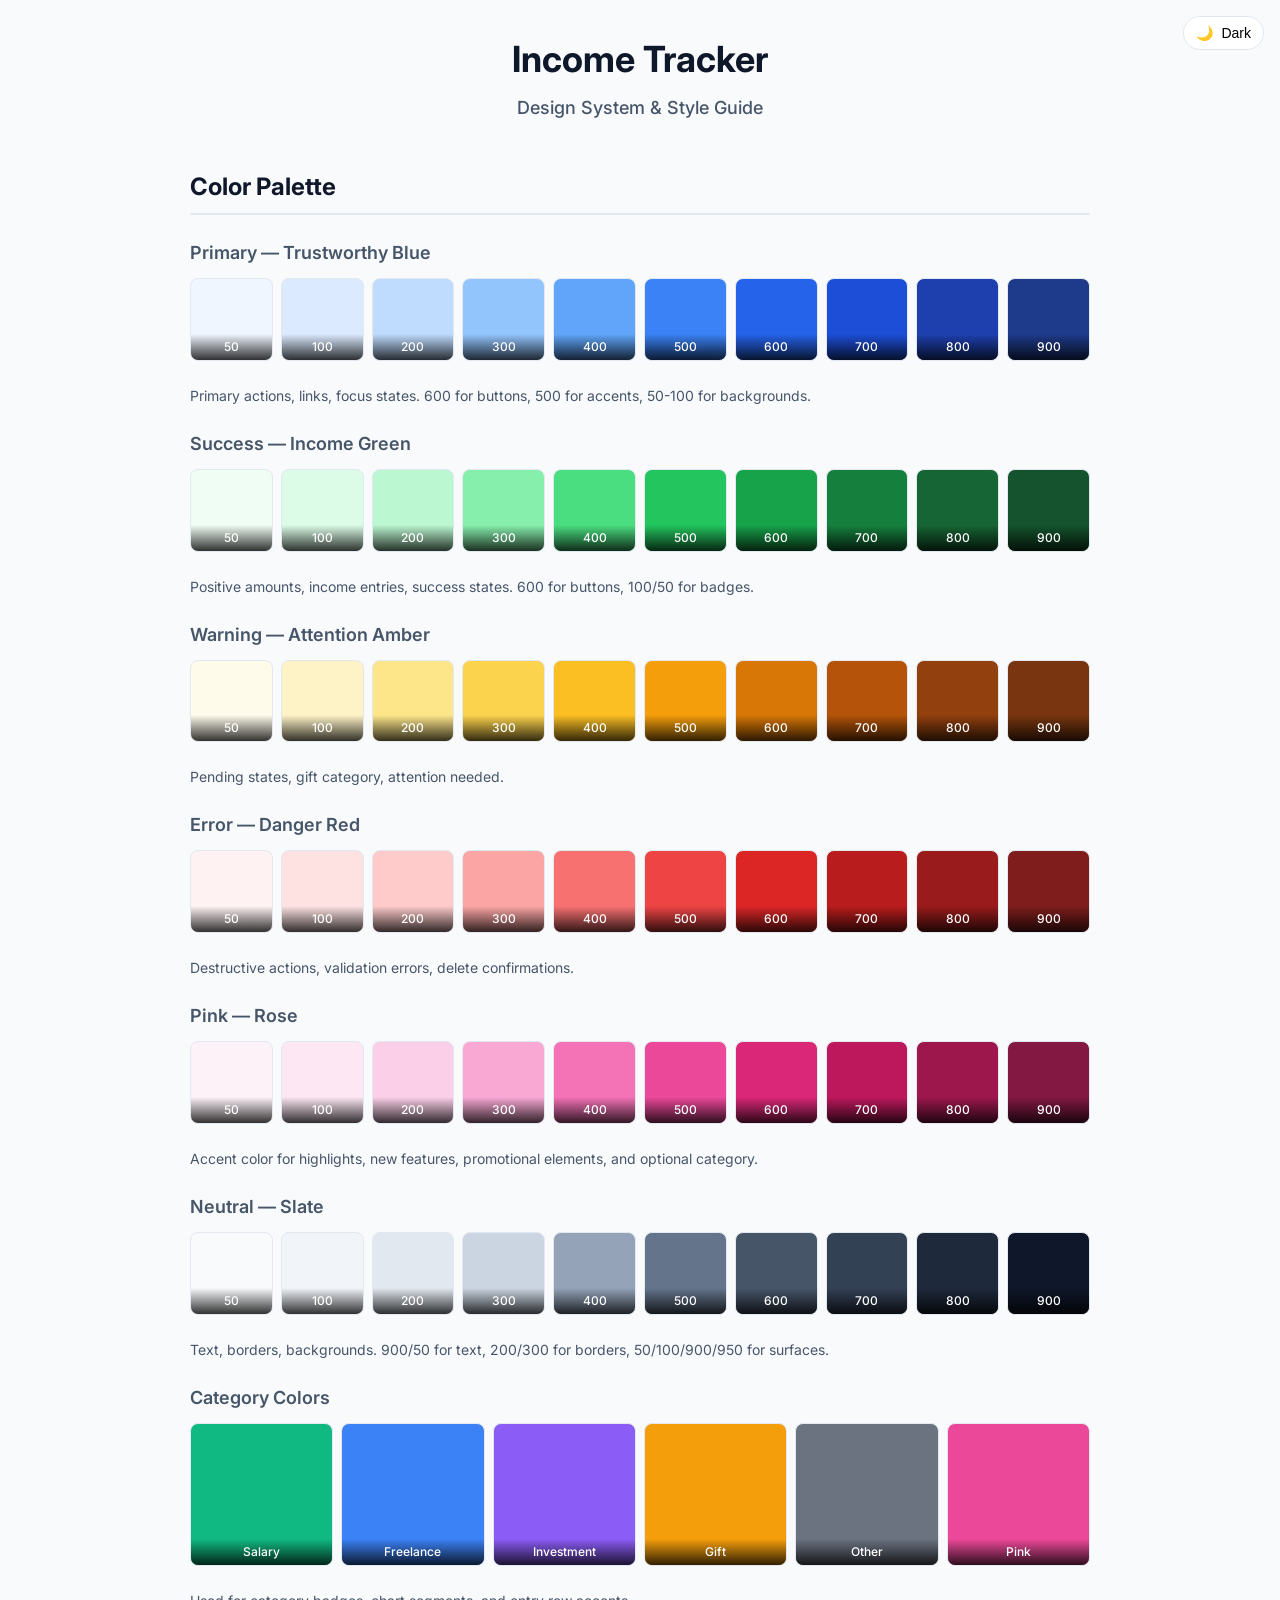
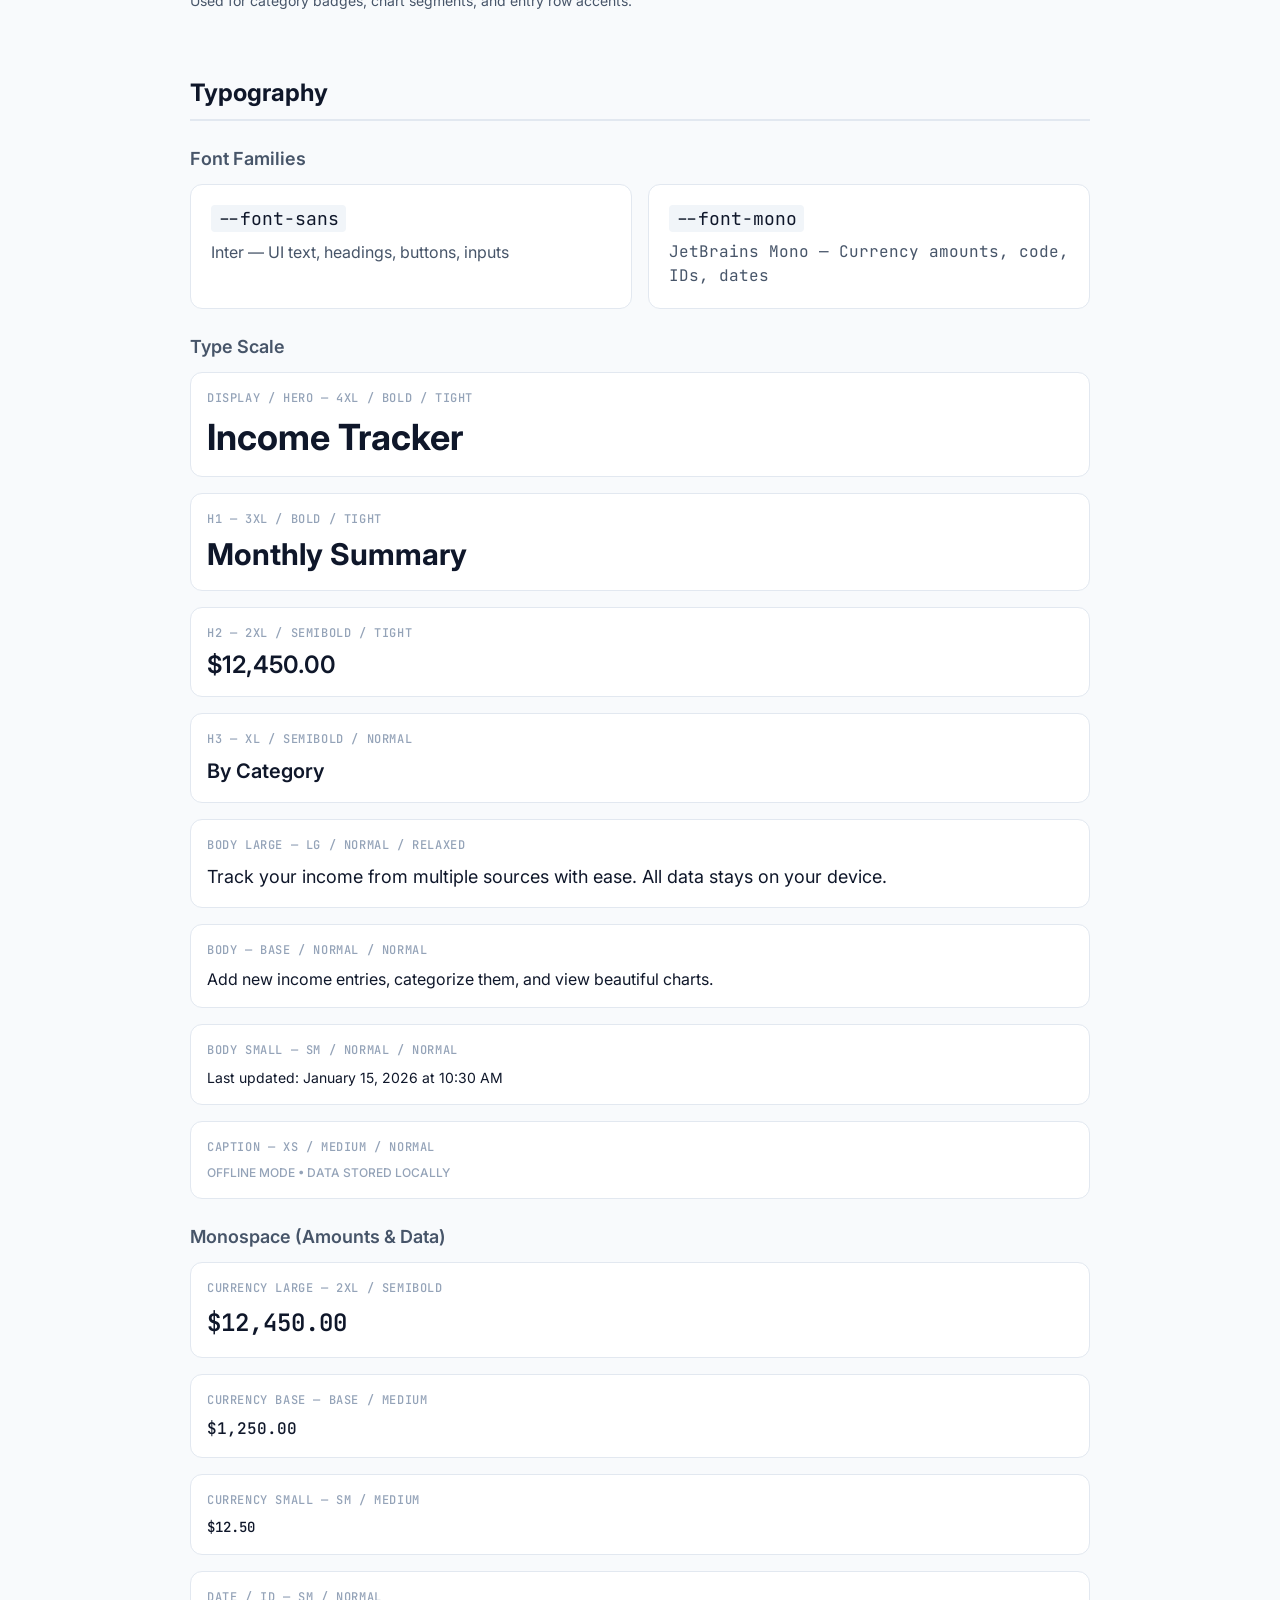
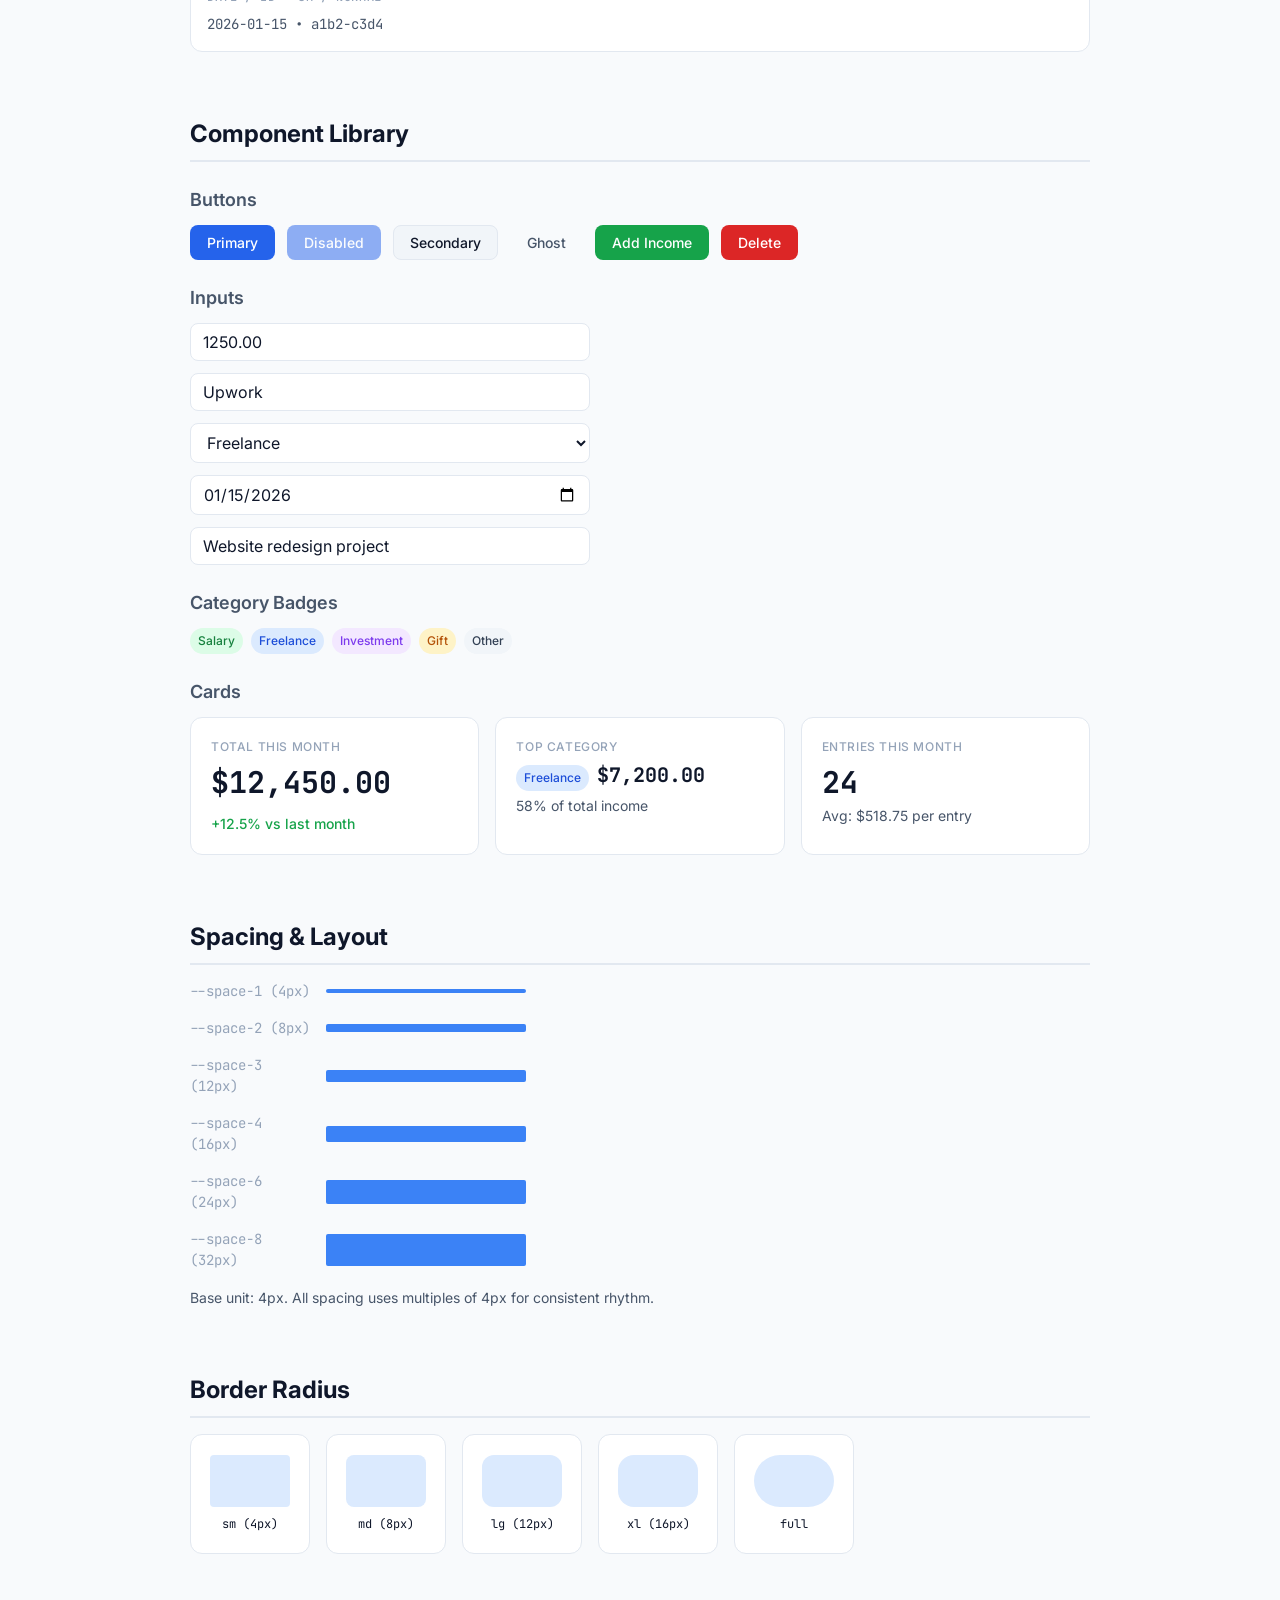
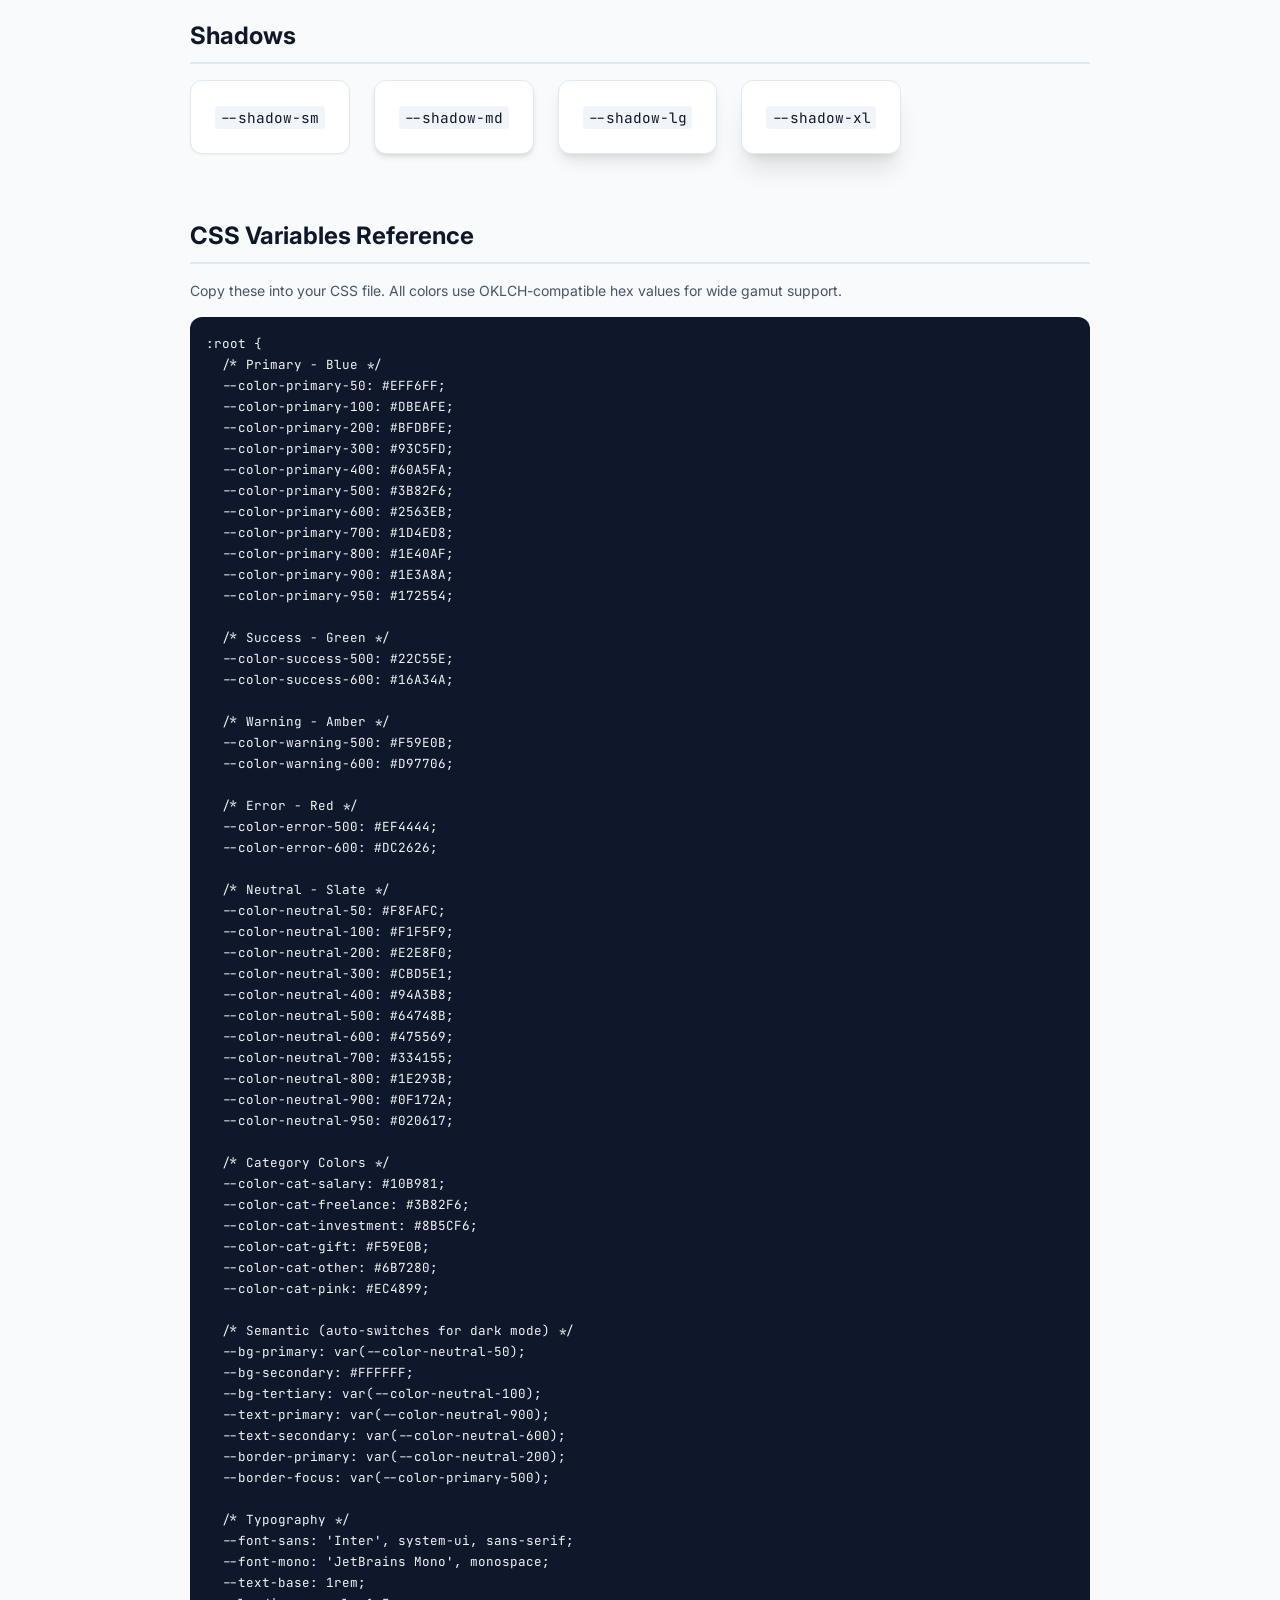
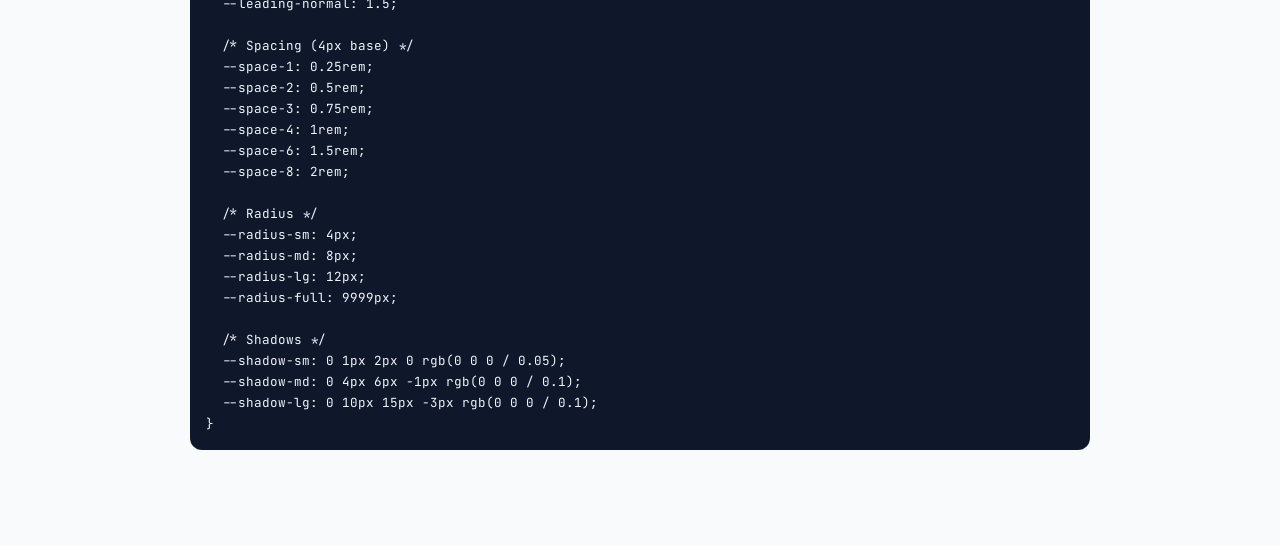
==== design.html @ 9a8b9578 "Add IncomeTracker MVP + implementation plan" ====
<!DOCTYPE html>
<html lang="en">
<head>
  <meta charset="UTF-8">
  <meta name="viewport" content="width=device-width, initial-scale=1.0">
  <title>Income Tracker - Design System</title>
  <link rel="preconnect" href="https://fonts.googleapis.com">
  <link rel="preconnect" href="https://fonts.gstatic.com" crossorigin>
  <link href="https://fonts.googleapis.com/css2?family=Inter:wght@400;500;600;700&family=JetBrains+Mono:wght@400;500&display=swap" rel="stylesheet">
  <style>
    :root {
      /* === COLOR PALETTE === */
      /* Primary - Trustworthy Blue */
      --color-primary-50: #EFF6FF;
      --color-primary-100: #DBEAFE;
      --color-primary-200: #BFDBFE;
      --color-primary-300: #93C5FD;
      --color-primary-400: #60A5FA;
      --color-primary-500: #3B82F6;
      --color-primary-600: #2563EB;
      --color-primary-700: #1D4ED8;
      --color-primary-800: #1E40AF;
      --color-primary-900: #1E3A8A;
      --color-primary-950: #172554;

      /* Success - Income Green */
      --color-success-50: #F0FDF4;
      --color-success-100: #DCFCE7;
      --color-success-200: #BBF7D0;
      --color-success-300: #86EFAC;
      --color-success-400: #4ADE80;
      --color-success-500: #22C55E;
      --color-success-600: #16A34A;
      --color-success-700: #15803D;
      --color-success-800: #166534;
      --color-success-900: #14532D;

      /* Warning - Attention Amber */
      --color-warning-50: #FFFBEB;
      --color-warning-100: #FEF3C7;
      --color-warning-200: #FDE68A;
      --color-warning-300: #FCD34D;
      --color-warning-400: #FBBF24;
      --color-warning-500: #F59E0B;
      --color-warning-600: #D97706;
      --color-warning-700: #B45309;
      --color-warning-800: #92400E;
      --color-warning-900: #78350F;

      /* Error - Danger Red */
      --color-error-50: #FEF2F2;
      --color-error-100: #FEE2E2;
      --color-error-200: #FECACA;
      --color-error-300: #FCA5A5;
      --color-error-400: #F87171;
      --color-error-500: #EF4444;
      --color-error-600: #DC2626;
      --color-error-700: #B91C1C;
      --color-error-800: #991B1B;
      --color-error-900: #7F1D1D;

      /* Pink - Rose */
      --color-pink-50: #FDF2F8;
      --color-pink-100: #FCE7F3;
      --color-pink-200: #FBCFE8;
      --color-pink-300: #F9A8D4;
      --color-pink-400: #F472B6;
      --color-pink-500: #EC4899;
      --color-pink-600: #DB2777;
      --color-pink-700: #BE185D;
      --color-pink-800: #9D174D;
      --color-pink-900: #831843;
      --color-pink-950: #500724;

      /* Neutral - Slate */
      --color-neutral-50: #F8FAFC;
      --color-neutral-100: #F1F5F9;
      --color-neutral-200: #E2E8F0;
      --color-neutral-300: #CBD5E1;
      --color-neutral-400: #94A3B8;
      --color-neutral-500: #64748B;
      --color-neutral-600: #475569;
      --color-neutral-700: #334155;
      --color-neutral-800: #1E293B;
      --color-neutral-900: #0F172A;
      --color-neutral-950: #020617;

      /* Category Colors */
      --color-cat-salary: #10B981;
      --color-cat-freelance: #3B82F6;
      --color-cat-investment: #8B5CF6;
      --color-cat-gift: #F59E0B;
      --color-cat-other: #6B7280;
      --color-cat-pink: #EC4899;

      /* === SEMANTIC COLORS (Light Mode) === */
      --bg-primary: var(--color-neutral-50);
      --bg-secondary: #FFFFFF;
      --bg-tertiary: var(--color-neutral-100);
      --bg-hover: var(--color-neutral-100);
      --bg-active: var(--color-neutral-200);
      --bg-input: #FFFFFF;
      --bg-modal: #FFFFFF;
      --bg-toast: var(--color-neutral-900);

      --text-primary: var(--color-neutral-900);
      --text-secondary: var(--color-neutral-600);
      --text-tertiary: var(--color-neutral-400);
      --text-inverse: #FFFFFF;
      --text-link: var(--color-primary-600);
      --text-link-hover: var(--color-primary-700);

      --border-primary: var(--color-neutral-200);
      --border-secondary: var(--color-neutral-300);
      --border-focus: var(--color-primary-500);
      --border-error: var(--color-error-500);

      --shadow-sm: 0 1px 2px 0 rgb(0 0 0 / 0.05);
      --shadow-md: 0 4px 6px -1px rgb(0 0 0 / 0.1), 0 2px 4px -2px rgb(0 0 0 / 0.1);
      --shadow-lg: 0 10px 15px -3px rgb(0 0 0 / 0.1), 0 4px 6px -4px rgb(0 0 0 / 0.1);
      --shadow-xl: 0 20px 25px -5px rgb(0 0 0 / 0.1), 0 8px 10px -6px rgb(0 0 0 / 0.1);

      --radius-sm: 4px;
      --radius-md: 8px;
      --radius-lg: 12px;
      --radius-xl: 16px;
      --radius-full: 9999px;

      /* === TYPOGRAPHY === */
      --font-sans: 'Inter', -apple-system, BlinkMacSystemFont, 'Segoe UI', Roboto, sans-serif;
      --font-mono: 'JetBrains Mono', 'Fira Code', Consolas, monospace;

      --text-xs: 0.75rem;    /* 12px */
      --text-sm: 0.875rem;   /* 14px */
      --text-base: 1rem;     /* 16px */
      --text-lg: 1.125rem;   /* 18px */
      --text-xl: 1.25rem;    /* 20px */
      --text-2xl: 1.5rem;    /* 24px */
      --text-3xl: 1.875rem;  /* 30px */
      --text-4xl: 2.25rem;   /* 36px */

      --leading-tight: 1.25;
      --leading-normal: 1.5;
      --leading-relaxed: 1.625;

      --font-normal: 400;
      --font-medium: 500;
      --font-semibold: 600;
      --font-bold: 700;

      /* === SPACING === */
      --space-1: 0.25rem;  /* 4px */
      --space-2: 0.5rem;   /* 8px */
      --space-3: 0.75rem;  /* 12px */
      --space-4: 1rem;     /* 16px */
      --space-5: 1.25rem;  /* 20px */
      --space-6: 1.5rem;   /* 24px */
      --space-8: 2rem;     /* 32px */
      --space-10: 2.5rem;  /* 40px */
      --space-12: 3rem;    /* 48px */
      --space-16: 4rem;    /* 64px */

      /* === TRANSITIONS === */
      --transition-fast: 150ms ease;
      --transition-normal: 200ms ease;
      --transition-slow: 300ms ease;
    }

    /* === DARK MODE === */
    @media (prefers-color-scheme: dark) {
      :root:not([data-theme="light"]) {
        --bg-primary: var(--color-neutral-950);
        --bg-secondary: var(--color-neutral-900);
        --bg-tertiary: var(--color-neutral-800);
        --bg-hover: var(--color-neutral-800);
        --bg-active: var(--color-neutral-700);
        --bg-input: var(--color-neutral-800);
        --bg-modal: var(--color-neutral-900);
        --bg-toast: var(--color-neutral-50);

        --text-primary: var(--color-neutral-50);
        --text-secondary: var(--color-neutral-400);
        --text-tertiary: var(--color-neutral-500);
        --text-inverse: var(--color-neutral-900);
        --text-link: var(--color-primary-400);
        --text-link-hover: var(--color-primary-300);

        --border-primary: var(--color-neutral-700);
        --border-secondary: var(--color-neutral-600);
        --border-focus: var(--color-primary-400);
      }
    }

    :root[data-theme="light"] {
      --bg-primary: var(--color-neutral-50);
      --bg-secondary: #FFFFFF;
      --bg-tertiary: var(--color-neutral-100);
      --bg-hover: var(--color-neutral-100);
      --bg-active: var(--color-neutral-200);
      --bg-input: #FFFFFF;
      --bg-modal: #FFFFFF;
      --bg-toast: var(--color-neutral-900);

      --text-primary: var(--color-neutral-900);
      --text-secondary: var(--color-neutral-600);
      --text-tertiary: var(--color-neutral-400);
      --text-inverse: #FFFFFF;
      --text-link: var(--color-primary-600);
      --text-link-hover: var(--color-primary-700);

      --border-primary: var(--color-neutral-200);
      --border-secondary: var(--color-neutral-300);
      --border-focus: var(--color-primary-500);
    }

    /* === BASE STYLES === */
    * { box-sizing: border-box; margin: 0; padding: 0; }
    html { font-size: 16px; -webkit-font-smoothing: antialiased; }
    body {
      font-family: var(--font-sans);
      font-size: var(--text-base);
      line-height: var(--leading-normal);
      color: var(--text-primary);
      background: var(--bg-primary);
      min-height: 100vh;
      padding: var(--space-8) var(--space-4);
    }

    .container { max-width: 900px; margin: 0 auto; }

    /* === TYPOGRAPHY DEMO === */
    .section { margin-bottom: var(--space-16); }
    .section-title {
      font-size: var(--text-2xl);
      font-weight: var(--font-bold);
      color: var(--text-primary);
      margin-bottom: var(--space-4);
      padding-bottom: var(--space-2);
      border-bottom: 2px solid var(--border-primary);
    }
    .section-subtitle {
      font-size: var(--text-lg);
      font-weight: var(--font-semibold);
      color: var(--text-secondary);
      margin: var(--space-6) 0 var(--space-3);
    }

    /* Color Swatches */
    .color-scale { display: grid; grid-template-columns: repeat(10, 1fr); gap: var(--space-2); margin-bottom: var(--space-6); }
    .color-swatch {
      aspect-ratio: 1;
      border-radius: var(--radius-md);
      position: relative;
      border: 1px solid var(--border-primary);
      overflow: hidden;
    }
    .color-swatch::after {
      content: attr(data-name);
      position: absolute;
      bottom: 0; left: 0; right: 0;
      padding: var(--space-1);
      font-size: var(--text-xs);
      font-weight: var(--font-medium);
      background: linear-gradient(to top, rgba(0,0,0,0.8), transparent);
      color: white;
      text-align: center;
    }
    .color-swatch.light::after { background: linear-gradient(to top, rgba(0,0,0,0.6), transparent); color: var(--text-primary); }

    /* Typography Samples */
    .type-sample { margin-bottom: var(--space-4); padding: var(--space-4); background: var(--bg-secondary); border-radius: var(--radius-lg); border: 1px solid var(--border-primary); }
    .type-sample label { display: block; font-size: var(--text-xs); font-weight: var(--font-medium); color: var(--text-tertiary); text-transform: uppercase; letter-spacing: 0.05em; margin-bottom: var(--space-2); font-family: var(--font-mono); }
    .type-sample .text { font-family: var(--font-sans); }
    .type-sample.mono .text { font-family: var(--font-mono); }

    /* Component Previews */
    .component-grid { display: grid; grid-template-columns: repeat(auto-fit, minmax(280px, 1fr)); gap: var(--space-4); }
    .card {
      background: var(--bg-secondary);
      border: 1px solid var(--border-primary);
      border-radius: var(--radius-lg);
      padding: var(--space-5);
      transition: box-shadow var(--transition-normal), border-color var(--transition-normal);
    }
    .card:hover { box-shadow: var(--shadow-md); border-color: var(--border-secondary); }

    .btn {
      display: inline-flex;
      align-items: center;
      justify-content: center;
      gap: var(--space-2);
      padding: var(--space-2) var(--space-4);
      font-size: var(--text-sm);
      font-weight: var(--font-medium);
      font-family: var(--font-sans);
      border-radius: var(--radius-md);
      border: 1px solid transparent;
      cursor: pointer;
      transition: all var(--transition-fast);
      text-decoration: none;
    }
    .btn-primary { background: var(--color-primary-600); color: var(--text-inverse); }
    .btn-primary:hover { background: var(--color-primary-700); }
    .btn-primary:active { background: var(--color-primary-800); }
    .btn-secondary { background: var(--bg-tertiary); color: var(--text-primary); border-color: var(--border-primary); }
    .btn-secondary:hover { background: var(--bg-hover); }
    .btn-ghost { background: transparent; color: var(--text-secondary); }
    .btn-ghost:hover { background: var(--bg-hover); color: var(--text-primary); }
    .btn-success { background: var(--color-success-600); color: var(--text-inverse); }
    .btn-error { background: var(--color-error-600); color: var(--text-inverse); }

    .input {
      width: 100%;
      padding: var(--space-2) var(--space-3);
      font-size: var(--text-base);
      font-family: var(--font-sans);
      color: var(--text-primary);
      background: var(--bg-input);
      border: 1px solid var(--border-primary);
      border-radius: var(--radius-md);
      transition: border-color var(--transition-fast), box-shadow var(--transition-fast);
    }
    .input:focus { outline: none; border-color: var(--border-focus); box-shadow: 0 0 0 3px var(--color-primary-100); }
    .input::placeholder { color: var(--text-tertiary); }
    @media (prefers-color-scheme: dark) {
      .input:focus { box-shadow: 0 0 0 3px var(--color-primary-900); }
    }

    .badge {
      display: inline-flex;
      align-items: center;
      padding: var(--space-1) var(--space-2);
      font-size: var(--text-xs);
      font-weight: var(--font-medium);
      border-radius: var(--radius-full);
    }

    /* Category Badges */
    .badge-salary { background: var(--color-success-100); color: var(--color-success-700); }
    .badge-freelance { background: var(--color-primary-100); color: var(--color-primary-700); }
    .badge-investment { background: #F3E8FF; color: #7C3AED; }
    .badge-gift { background: var(--color-warning-100); color: var(--color-warning-700); }
    .badge-other { background: var(--color-neutral-100); color: var(--color-neutral-700); }
    .badge-pink { background: var(--color-pink-100); color: var(--color-pink-700); }
    @media (prefers-color-scheme: dark) {
      .badge-salary { background: rgba(16,185,129,0.2); color: var(--color-success-400); }
      .badge-freelance { background: rgba(59,130,246,0.2); color: var(--color-primary-400); }
      .badge-investment { background: rgba(139,92,246,0.2); color: #A78BFA; }
      .badge-gift { background: rgba(245,158,11,0.2); color: var(--color-warning-400); }
      .badge-other { background: var(--color-neutral-800); color: var(--color-neutral-400); }
      .badge-pink { background: rgba(236,72,153,0.2); color: var(--color-pink-400); }
    }

    /* Theme Toggle */
    .theme-toggle {
      position: fixed;
      top: var(--space-4);
      right: var(--space-4);
      z-index: 100;
      padding: var(--space-2) var(--space-3);
      background: var(--bg-secondary);
      border: 1px solid var(--border-primary);
      border-radius: var(--radius-full);
      font-size: var(--text-sm);
      cursor: pointer;
      display: flex;
      align-items: center;
      gap: var(--space-2);
    }

    /* Code blocks */
    code { font-family: var(--font-mono); font-size: 0.9em; background: var(--bg-tertiary); padding: 0.125em 0.375em; border-radius: var(--radius-sm); }
    pre { font-family: var(--font-mono); font-size: var(--text-sm); background: var(--color-neutral-900); color: var(--color-neutral-100); padding: var(--space-4); border-radius: var(--radius-lg); overflow-x: auto; margin: var(--space-4) 0; }
    pre code { background: none; padding: 0; color: inherit; }
  </style>
</head>
<body>
  <button class="theme-toggle" id="themeToggle" aria-label="Toggle theme">
    <span id="themeIcon">🌙</span>
    <span id="themeText">Dark</span>
  </button>

  <div class="container">
    <header style="margin-bottom: var(--space-12); text-align: center;">
      <h1 style="font-size: var(--text-4xl); font-weight: var(--font-bold); color: var(--text-primary); margin-bottom: var(--space-2);">Income Tracker</h1>
      <p style="font-size: var(--text-lg); color: var(--text-secondary); font-weight: var(--font-medium);">Design System & Style Guide</p>
    </header>

    <!-- COLOR PALETTE -->
    <section class="section">
      <h2 class="section-title">Color Palette</h2>

      <h3 class="section-subtitle">Primary — Trustworthy Blue</h3>
      <div class="color-scale">
        <div class="color-swatch" style="background: var(--color-primary-50)" data-name="50"></div>
        <div class="color-swatch" style="background: var(--color-primary-100)" data-name="100"></div>
        <div class="color-swatch" style="background: var(--color-primary-200)" data-name="200"></div>
        <div class="color-swatch" style="background: var(--color-primary-300)" data-name="300"></div>
        <div class="color-swatch" style="background: var(--color-primary-400)" data-name="400"></div>
        <div class="color-swatch" style="background: var(--color-primary-500)" data-name="500"></div>
        <div class="color-swatch" style="background: var(--color-primary-600)" data-name="600"></div>
        <div class="color-swatch" style="background: var(--color-primary-700)" data-name="700"></div>
        <div class="color-swatch" style="background: var(--color-primary-800)" data-name="800"></div>
        <div class="color-swatch" style="background: var(--color-primary-900)" data-name="900"></div>
      </div>
      <p style="font-size: var(--text-sm); color: var(--text-secondary);">Primary actions, links, focus states. 600 for buttons, 500 for accents, 50-100 for backgrounds.</p>

      <h3 class="section-subtitle">Success — Income Green</h3>
      <div class="color-scale">
        <div class="color-swatch" style="background: var(--color-success-50)" data-name="50"></div>
        <div class="color-swatch" style="background: var(--color-success-100)" data-name="100"></div>
        <div class="color-swatch" style="background: var(--color-success-200)" data-name="200"></div>
        <div class="color-swatch" style="background: var(--color-success-300)" data-name="300"></div>
        <div class="color-swatch" style="background: var(--color-success-400)" data-name="400"></div>
        <div class="color-swatch" style="background: var(--color-success-500)" data-name="500"></div>
        <div class="color-swatch" style="background: var(--color-success-600)" data-name="600"></div>
        <div class="color-swatch" style="background: var(--color-success-700)" data-name="700"></div>
        <div class="color-swatch" style="background: var(--color-success-800)" data-name="800"></div>
        <div class="color-swatch" style="background: var(--color-success-900)" data-name="900"></div>
      </div>
      <p style="font-size: var(--text-sm); color: var(--text-secondary);">Positive amounts, income entries, success states. 600 for buttons, 100/50 for badges.</p>

      <h3 class="section-subtitle">Warning — Attention Amber</h3>
      <div class="color-scale">
        <div class="color-swatch" style="background: var(--color-warning-50)" data-name="50"></div>
        <div class="color-swatch" style="background: var(--color-warning-100)" data-name="100"></div>
        <div class="color-swatch" style="background: var(--color-warning-200)" data-name="200"></div>
        <div class="color-swatch" style="background: var(--color-warning-300)" data-name="300"></div>
        <div class="color-swatch" style="background: var(--color-warning-400)" data-name="400"></div>
        <div class="color-swatch" style="background: var(--color-warning-500)" data-name="500"></div>
        <div class="color-swatch" style="background: var(--color-warning-600)" data-name="600"></div>
        <div class="color-swatch" style="background: var(--color-warning-700)" data-name="700"></div>
        <div class="color-swatch" style="background: var(--color-warning-800)" data-name="800"></div>
        <div class="color-swatch" style="background: var(--color-warning-900)" data-name="900"></div>
      </div>
      <p style="font-size: var(--text-sm); color: var(--text-secondary);">Pending states, gift category, attention needed.</p>

      <h3 class="section-subtitle">Error — Danger Red</h3>
      <div class="color-scale">
        <div class="color-swatch" style="background: var(--color-error-50)" data-name="50"></div>
        <div class="color-swatch" style="background: var(--color-error-100)" data-name="100"></div>
        <div class="color-swatch" style="background: var(--color-error-200)" data-name="200"></div>
        <div class="color-swatch" style="background: var(--color-error-300)" data-name="300"></div>
        <div class="color-swatch" style="background: var(--color-error-400)" data-name="400"></div>
        <div class="color-swatch" style="background: var(--color-error-500)" data-name="500"></div>
        <div class="color-swatch" style="background: var(--color-error-600)" data-name="600"></div>
        <div class="color-swatch" style="background: var(--color-error-700)" data-name="700"></div>
        <div class="color-swatch" style="background: var(--color-error-800)" data-name="800"></div>
        <div class="color-swatch" style="background: var(--color-error-900)" data-name="900"></div>
      </div>
      <p style="font-size: var(--text-sm); color: var(--text-secondary);">Destructive actions, validation errors, delete confirmations.</p>

      <h3 class="section-subtitle">Pink — Rose</h3>
      <div class="color-scale">
        <div class="color-swatch" style="background: var(--color-pink-50)" data-name="50"></div>
        <div class="color-swatch" style="background: var(--color-pink-100)" data-name="100"></div>
        <div class="color-swatch" style="background: var(--color-pink-200)" data-name="200"></div>
        <div class="color-swatch" style="background: var(--color-pink-300)" data-name="300"></div>
        <div class="color-swatch" style="background: var(--color-pink-400)" data-name="400"></div>
        <div class="color-swatch" style="background: var(--color-pink-500)" data-name="500"></div>
        <div class="color-swatch" style="background: var(--color-pink-600)" data-name="600"></div>
        <div class="color-swatch" style="background: var(--color-pink-700)" data-name="700"></div>
        <div class="color-swatch" style="background: var(--color-pink-800)" data-name="800"></div>
        <div class="color-swatch" style="background: var(--color-pink-900)" data-name="900"></div>
      </div>
      <p style="font-size: var(--text-sm); color: var(--text-secondary);">Accent color for highlights, new features, promotional elements, and optional category.</p>

      <h3 class="section-subtitle">Neutral — Slate</h3>
      <div class="color-scale">
        <div class="color-swatch" style="background: var(--color-neutral-50)" data-name="50"></div>
        <div class="color-swatch" style="background: var(--color-neutral-100)" data-name="100"></div>
        <div class="color-swatch" style="background: var(--color-neutral-200)" data-name="200"></div>
        <div class="color-swatch" style="background: var(--color-neutral-300)" data-name="300"></div>
        <div class="color-swatch" style="background: var(--color-neutral-400)" data-name="400"></div>
        <div class="color-swatch" style="background: var(--color-neutral-500)" data-name="500"></div>
        <div class="color-swatch" style="background: var(--color-neutral-600)" data-name="600"></div>
        <div class="color-swatch" style="background: var(--color-neutral-700)" data-name="700"></div>
        <div class="color-swatch" style="background: var(--color-neutral-800)" data-name="800"></div>
        <div class="color-swatch" style="background: var(--color-neutral-900)" data-name="900"></div>
      </div>
      <p style="font-size: var(--text-sm); color: var(--text-secondary);">Text, borders, backgrounds. 900/50 for text, 200/300 for borders, 50/100/900/950 for surfaces.</p>

      <h3 class="section-subtitle">Category Colors</h3>
      <div class="color-scale" style="grid-template-columns: repeat(6, 1fr);">
        <div class="color-swatch" style="background: var(--color-cat-salary)" data-name="Salary"></div>
        <div class="color-swatch" style="background: var(--color-cat-freelance)" data-name="Freelance"></div>
        <div class="color-swatch" style="background: var(--color-cat-investment)" data-name="Investment"></div>
        <div class="color-swatch" style="background: var(--color-cat-gift)" data-name="Gift"></div>
        <div class="color-swatch" style="background: var(--color-cat-other)" data-name="Other"></div>
        <div class="color-swatch" style="background: var(--color-cat-pink)" data-name="Pink"></div>
      </div>
      <p style="font-size: var(--text-sm); color: var(--text-secondary);">Used for category badges, chart segments, and entry row accents.</p>
    </section>

    <!-- TYPOGRAPHY -->
    <section class="section">
      <h2 class="section-title">Typography</h2>

      <h3 class="section-subtitle">Font Families</h3>
      <div class="component-grid">
        <div class="card">
          <code style="font-size: var(--text-lg);">--font-sans</code>
          <p style="margin-top: var(--space-2); font-family: var(--font-sans); color: var(--text-secondary);">Inter — UI text, headings, buttons, inputs</p>
        </div>
        <div class="card">
          <code style="font-size: var(--text-lg);">--font-mono</code>
          <p style="margin-top: var(--space-2); font-family: var(--font-mono); color: var(--text-secondary);">JetBrains Mono — Currency amounts, code, IDs, dates</p>
        </div>
      </div>

      <h3 class="section-subtitle">Type Scale</h3>
      <div class="type-sample">
        <label>Display / Hero — 4xl / Bold / Tight</label>
        <div class="text" style="font-size: var(--text-4xl); font-weight: var(--font-bold); line-height: var(--leading-tight);">Income Tracker</div>
      </div>
      <div class="type-sample">
        <label>H1 — 3xl / Bold / Tight</label>
        <div class="text" style="font-size: var(--text-3xl); font-weight: var(--font-bold); line-height: var(--leading-tight);">Monthly Summary</div>
      </div>
      <div class="type-sample">
        <label>H2 — 2xl / Semibold / Tight</label>
        <div class="text" style="font-size: var(--text-2xl); font-weight: var(--font-semibold); line-height: var(--leading-tight);">$12,450.00</div>
      </div>
      <div class="type-sample">
        <label>H3 — xl / Semibold / Normal</label>
        <div class="text" style="font-size: var(--text-xl); font-weight: var(--font-semibold); line-height: var(--leading-normal);">By Category</div>
      </div>
      <div class="type-sample">
        <label>Body Large — lg / Normal / Relaxed</label>
        <div class="text" style="font-size: var(--text-lg); font-weight: var(--font-normal); line-height: var(--leading-relaxed);">Track your income from multiple sources with ease. All data stays on your device.</div>
      </div>
      <div class="type-sample">
        <label>Body — base / Normal / Normal</label>
        <div class="text" style="font-size: var(--text-base); font-weight: var(--font-normal); line-height: var(--leading-normal);">Add new income entries, categorize them, and view beautiful charts.</div>
      </div>
      <div class="type-sample">
        <label>Body Small — sm / Normal / Normal</label>
        <div class="text" style="font-size: var(--text-sm); font-weight: var(--font-normal); line-height: var(--leading-normal);">Last updated: January 15, 2026 at 10:30 AM</div>
      </div>
      <div class="type-sample">
        <label>Caption — xs / Medium / Normal</label>
        <div class="text" style="font-size: var(--text-xs); font-weight: var(--font-medium); line-height: var(--leading-normal); color: var(--text-tertiary);">OFFLINE MODE • DATA STORED LOCALLY</div>
      </div>

      <h3 class="section-subtitle">Monospace (Amounts & Data)</h3>
      <div class="type-sample mono">
        <label>Currency Large — 2xl / Semibold</label>
        <div class="text" style="font-size: var(--text-2xl); font-weight: var(--font-semibold);">$12,450.00</div>
      </div>
      <div class="type-sample mono">
        <label>Currency Base — base / Medium</label>
        <div class="text" style="font-size: var(--text-base); font-weight: var(--font-medium);">$1,250.00</div>
      </div>
      <div class="type-sample mono">
        <label>Currency Small — sm / Medium</label>
        <div class="text" style="font-size: var(--text-sm); font-weight: var(--font-medium);">$12.50</div>
      </div>
      <div class="type-sample mono">
        <label>Date / ID — sm / Normal</label>
        <div class="text" style="font-size: var(--text-sm); font-weight: var(--font-normal); color: var(--text-secondary);">2026-01-15 • a1b2-c3d4</div>
      </div>
    </section>

    <!-- COMPONENTS -->
    <section class="section">
      <h2 class="section-title">Component Library</h2>

      <h3 class="section-subtitle">Buttons</h3>
      <div style="display: flex; flex-wrap: wrap; gap: var(--space-3); margin-bottom: var(--space-6);">
        <button class="btn btn-primary">Primary</button>
        <button class="btn btn-primary" disabled style="opacity: 0.5; cursor: not-allowed;">Disabled</button>
        <button class="btn btn-secondary">Secondary</button>
        <button class="btn btn-ghost">Ghost</button>
        <button class="btn btn-success">Add Income</button>
        <button class="btn btn-error">Delete</button>
      </div>

      <h3 class="section-subtitle">Inputs</h3>
      <div style="display: grid; gap: var(--space-3); max-width: 400px; margin-bottom: var(--space-6);">
        <input class="input" placeholder="Enter amount" type="number" step="0.01" value="1250.00">
        <input class="input" placeholder="Source (e.g., Upwork)" value="Upwork">
        <select class="input" style="cursor: pointer;">
          <option>Freelance</option>
          <option>Salary</option>
          <option>Investment</option>
          <option>Gift</option>
          <option>Other</option>
        </select>
        <input class="input" placeholder="Date" type="date" value="2026-01-15">
        <input class="input" placeholder="Notes (optional)" value="Website redesign project">
      </div>

      <h3 class="section-subtitle">Category Badges</h3>
      <div style="display: flex; flex-wrap: wrap; gap: var(--space-2); margin-bottom: var(--space-6);">
        <span class="badge badge-salary">Salary</span>
        <span class="badge badge-freelance">Freelance</span>
        <span class="badge badge-investment">Investment</span>
        <span class="badge badge-gift">Gift</span>
        <span class="badge badge-other">Other</span>
      </div>

      <h3 class="section-subtitle">Cards</h3>
      <div class="component-grid">
        <div class="card">
          <div style="font-size: var(--text-xs); font-weight: var(--font-medium); color: var(--text-tertiary); text-transform: uppercase; letter-spacing: 0.05em; margin-bottom: var(--space-1);">Total This Month</div>
          <div style="font-family: var(--font-mono); font-size: var(--text-3xl); font-weight: var(--font-bold); color: var(--text-primary);">$12,450.00</div>
          <div style="margin-top: var(--space-2); font-size: var(--text-sm); color: var(--color-success-600); font-weight: var(--font-medium);">+12.5% vs last month</div>
        </div>
        <div class="card">
          <div style="font-size: var(--text-xs); font-weight: var(--font-medium); color: var(--text-tertiary); text-transform: uppercase; letter-spacing: 0.05em; margin-bottom: var(--space-1);">Top Category</div>
          <div style="display: flex; align-items: baseline; gap: var(--space-2); margin-bottom: var(--space-1);">
            <span class="badge badge-freelance">Freelance</span>
            <span style="font-family: var(--font-mono); font-size: var(--text-xl); font-weight: var(--font-bold);">$7,200.00</span>
          </div>
          <div style="font-size: var(--text-sm); color: var(--text-secondary);">58% of total income</div>
        </div>
        <div class="card">
          <div style="font-size: var(--text-xs); font-weight: var(--font-medium); color: var(--text-tertiary); text-transform: uppercase; letter-spacing: 0.05em; margin-bottom: var(--space-1);">Entries This Month</div>
          <div style="font-size: var(--text-3xl); font-weight: var(--font-bold); color: var(--text-primary); font-family: var(--font-mono);">24</div>
          <div style="font-size: var(--text-sm); color: var(--text-secondary);">Avg: $518.75 per entry</div>
        </div>
      </div>
    </section>

    <!-- SPACING & LAYOUT -->
    <section class="section">
      <h2 class="section-title">Spacing & Layout</h2>
      <div style="display: grid; gap: var(--space-4);">
        <div style="display: flex; align-items: center; gap: var(--space-4);">
          <div style="width: 120px; font-family: var(--font-mono); font-size: var(--text-sm); color: var(--text-tertiary);">--space-1 (4px)</div>
          <div style="height: 4px; background: var(--color-primary-500); border-radius: 2px; flex: 1; max-width: 200px;"></div>
        </div>
        <div style="display: flex; align-items: center; gap: var(--space-4);">
          <div style="width: 120px; font-family: var(--font-mono); font-size: var(--text-sm); color: var(--text-tertiary);">--space-2 (8px)</div>
          <div style="height: 8px; background: var(--color-primary-500); border-radius: 2px; flex: 1; max-width: 200px;"></div>
        </div>
        <div style="display: flex; align-items: center; gap: var(--space-4);">
          <div style="width: 120px; font-family: var(--font-mono); font-size: var(--text-sm); color: var(--text-tertiary);">--space-3 (12px)</div>
          <div style="height: 12px; background: var(--color-primary-500); border-radius: 2px; flex: 1; max-width: 200px;"></div>
        </div>
        <div style="display: flex; align-items: center; gap: var(--space-4);">
          <div style="width: 120px; font-family: var(--font-mono); font-size: var(--text-sm); color: var(--text-tertiary);">--space-4 (16px)</div>
          <div style="height: 16px; background: var(--color-primary-500); border-radius: 2px; flex: 1; max-width: 200px;"></div>
        </div>
        <div style="display: flex; align-items: center; gap: var(--space-4);">
          <div style="width: 120px; font-family: var(--font-mono); font-size: var(--text-sm); color: var(--text-tertiary);">--space-6 (24px)</div>
          <div style="height: 24px; background: var(--color-primary-500); border-radius: 2px; flex: 1; max-width: 200px;"></div>
        </div>
        <div style="display: flex; align-items: center; gap: var(--space-4);">
          <div style="width: 120px; font-family: var(--font-mono); font-size: var(--text-sm); color: var(--text-tertiary);">--space-8 (32px)</div>
          <div style="height: 32px; background: var(--color-primary-500); border-radius: 2px; flex: 1; max-width: 200px;"></div>
        </div>
      </div>
      <p style="margin-top: var(--space-4); font-size: var(--text-sm); color: var(--text-secondary);">Base unit: 4px. All spacing uses multiples of 4px for consistent rhythm.</p>
    </section>

    <!-- BORDER RADIUS -->
    <section class="section">
      <h2 class="section-title">Border Radius</h2>
      <div style="display: flex; flex-wrap: wrap; gap: var(--space-4);">
        <div class="card" style="width: 120px; height: 120px; display: flex; align-items: center; justify-content: center; flex-direction: column;">
          <div style="width: 80px; height: 80px; background: var(--color-primary-100); border-radius: var(--radius-sm);"></div>
          <span style="margin-top: var(--space-2); font-size: var(--text-xs); font-family: var(--font-mono);">sm (4px)</span>
        </div>
        <div class="card" style="width: 120px; height: 120px; display: flex; align-items: center; justify-content: center; flex-direction: column;">
          <div style="width: 80px; height: 80px; background: var(--color-primary-100); border-radius: var(--radius-md);"></div>
          <span style="margin-top: var(--space-2); font-size: var(--text-xs); font-family: var(--font-mono);">md (8px)</span>
        </div>
        <div class="card" style="width: 120px; height: 120px; display: flex; align-items: center; justify-content: center; flex-direction: column;">
          <div style="width: 80px; height: 80px; background: var(--color-primary-100); border-radius: var(--radius-lg);"></div>
          <span style="margin-top: var(--space-2); font-size: var(--text-xs); font-family: var(--font-mono);">lg (12px)</span>
        </div>
        <div class="card" style="width: 120px; height: 120px; display: flex; align-items: center; justify-content: center; flex-direction: column;">
          <div style="width: 80px; height: 80px; background: var(--color-primary-100); border-radius: var(--radius-xl);"></div>
          <span style="margin-top: var(--space-2); font-size: var(--text-xs); font-family: var(--font-mono);">xl (16px)</span>
        </div>
        <div class="card" style="width: 120px; height: 120px; display: flex; align-items: center; justify-content: center; flex-direction: column;">
          <div style="width: 80px; height: 80px; background: var(--color-primary-100); border-radius: var(--radius-full);"></div>
          <span style="margin-top: var(--space-2); font-size: var(--text-xs); font-family: var(--font-mono);">full</span>
        </div>
      </div>
    </section>

    <!-- SHADOWS -->
    <section class="section">
      <h2 class="section-title">Shadows</h2>
      <div style="display: flex; flex-wrap: wrap; gap: var(--space-6);">
        <div class="card" style="box-shadow: var(--shadow-sm); padding: var(--space-6);"><code>--shadow-sm</code></div>
        <div class="card" style="box-shadow: var(--shadow-md); padding: var(--space-6);"><code>--shadow-md</code></div>
        <div class="card" style="box-shadow: var(--shadow-lg); padding: var(--space-6);"><code>--shadow-lg</code></div>
        <div class="card" style="box-shadow: var(--shadow-xl); padding: var(--space-6);"><code>--shadow-xl</code></div>
      </div>
    </section>

    <!-- CSS VARIABLES REFERENCE -->
    <section class="section">
      <h2 class="section-title">CSS Variables Reference</h2>
      <p style="font-size: var(--text-sm); color: var(--text-secondary); margin-bottom: var(--space-4);">Copy these into your CSS file. All colors use OKLCH-compatible hex values for wide gamut support.</p>
      <pre><code>:root {
  /* Primary - Blue */
  --color-primary-50: #EFF6FF;
  --color-primary-100: #DBEAFE;
  --color-primary-200: #BFDBFE;
  --color-primary-300: #93C5FD;
  --color-primary-400: #60A5FA;
  --color-primary-500: #3B82F6;
  --color-primary-600: #2563EB;
  --color-primary-700: #1D4ED8;
  --color-primary-800: #1E40AF;
  --color-primary-900: #1E3A8A;
  --color-primary-950: #172554;

  /* Success - Green */
  --color-success-500: #22C55E;
  --color-success-600: #16A34A;

  /* Warning - Amber */
  --color-warning-500: #F59E0B;
  --color-warning-600: #D97706;

  /* Error - Red */
  --color-error-500: #EF4444;
  --color-error-600: #DC2626;

  /* Neutral - Slate */
  --color-neutral-50: #F8FAFC;
  --color-neutral-100: #F1F5F9;
  --color-neutral-200: #E2E8F0;
  --color-neutral-300: #CBD5E1;
  --color-neutral-400: #94A3B8;
  --color-neutral-500: #64748B;
  --color-neutral-600: #475569;
  --color-neutral-700: #334155;
  --color-neutral-800: #1E293B;
  --color-neutral-900: #0F172A;
  --color-neutral-950: #020617;

  /* Category Colors */
  --color-cat-salary: #10B981;
  --color-cat-freelance: #3B82F6;
  --color-cat-investment: #8B5CF6;
  --color-cat-gift: #F59E0B;
  --color-cat-other: #6B7280;
  --color-cat-pink: #EC4899;

  /* Semantic (auto-switches for dark mode) */
  --bg-primary: var(--color-neutral-50);
  --bg-secondary: #FFFFFF;
  --bg-tertiary: var(--color-neutral-100);
  --text-primary: var(--color-neutral-900);
  --text-secondary: var(--color-neutral-600);
  --border-primary: var(--color-neutral-200);
  --border-focus: var(--color-primary-500);

  /* Typography */
  --font-sans: 'Inter', system-ui, sans-serif;
  --font-mono: 'JetBrains Mono', monospace;
  --text-base: 1rem;
  --leading-normal: 1.5;

  /* Spacing (4px base) */
  --space-1: 0.25rem;
  --space-2: 0.5rem;
  --space-3: 0.75rem;
  --space-4: 1rem;
  --space-6: 1.5rem;
  --space-8: 2rem;

  /* Radius */
  --radius-sm: 4px;
  --radius-md: 8px;
  --radius-lg: 12px;
  --radius-full: 9999px;

  /* Shadows */
  --shadow-sm: 0 1px 2px 0 rgb(0 0 0 / 0.05);
  --shadow-md: 0 4px 6px -1px rgb(0 0 0 / 0.1);
  --shadow-lg: 0 10px 15px -3px rgb(0 0 0 / 0.1);
}</code></pre>
    </section>
  </div>

  <script>
    // Theme toggle functionality
    const toggle = document.getElementById('themeToggle');
    const icon = document.getElementById('themeIcon');
    const text = document.getElementById('themeText');

    function updateTheme() {
      const isDark = document.documentElement.getAttribute('data-theme') === 'dark' ||
        (!document.documentElement.hasAttribute('data-theme') && window.matchMedia('(prefers-color-scheme: dark)').matches);

      if (isDark) {
        icon.textContent = '☀️';
        text.textContent = 'Light';
      } else {
        icon.textContent = '🌙';
        text.textContent = 'Dark';
      }
    }

    toggle.addEventListener('click', () => {
      const current = document.documentElement.getAttribute('data-theme');
      const next = current === 'dark' ? 'light' : 'dark';
      document.documentElement.setAttribute('data-theme', next);
      updateTheme();
    });

    // Initialize
    updateTheme();

    // Listen for system theme changes
    window.matchMedia('(prefers-color-scheme: dark)').addEventListener('change', () => {
      if (!document.documentElement.hasAttribute('data-theme')) {
        updateTheme();
      }
    });
  </script>
</body>
</html>
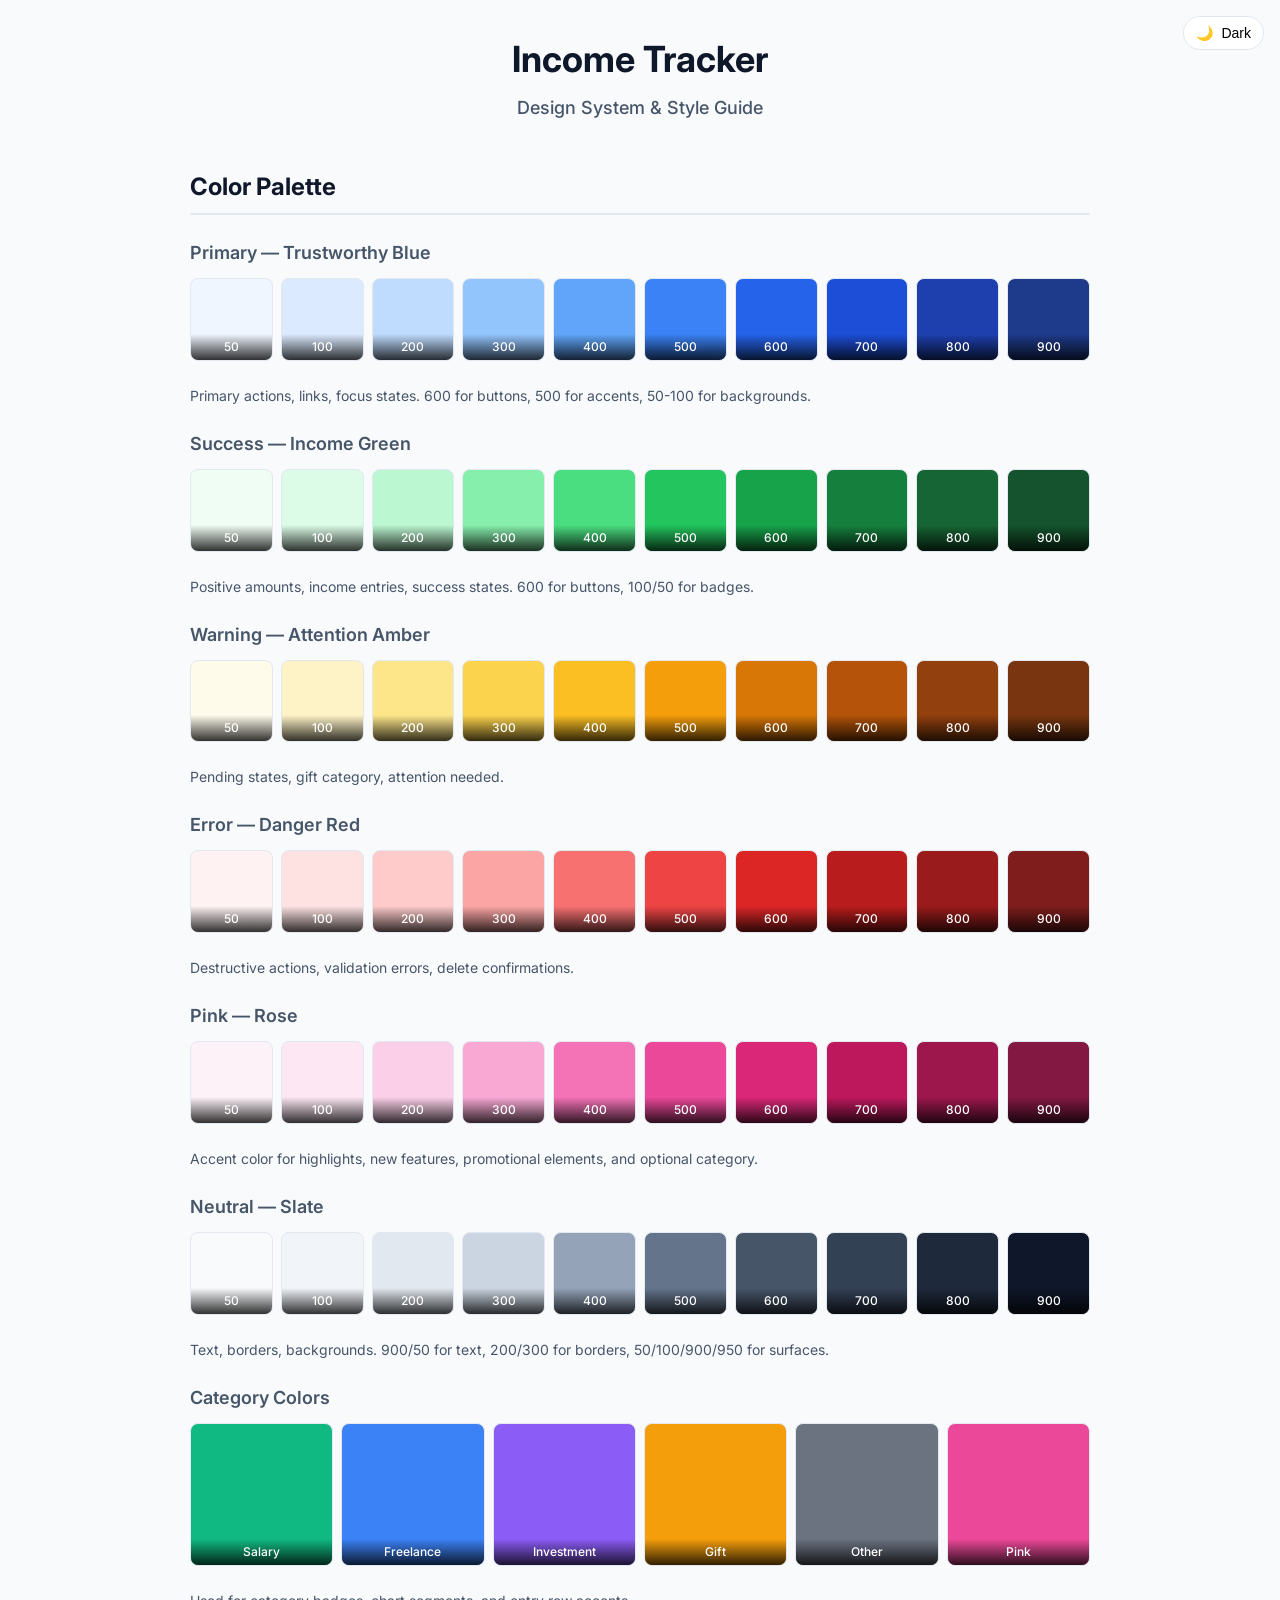
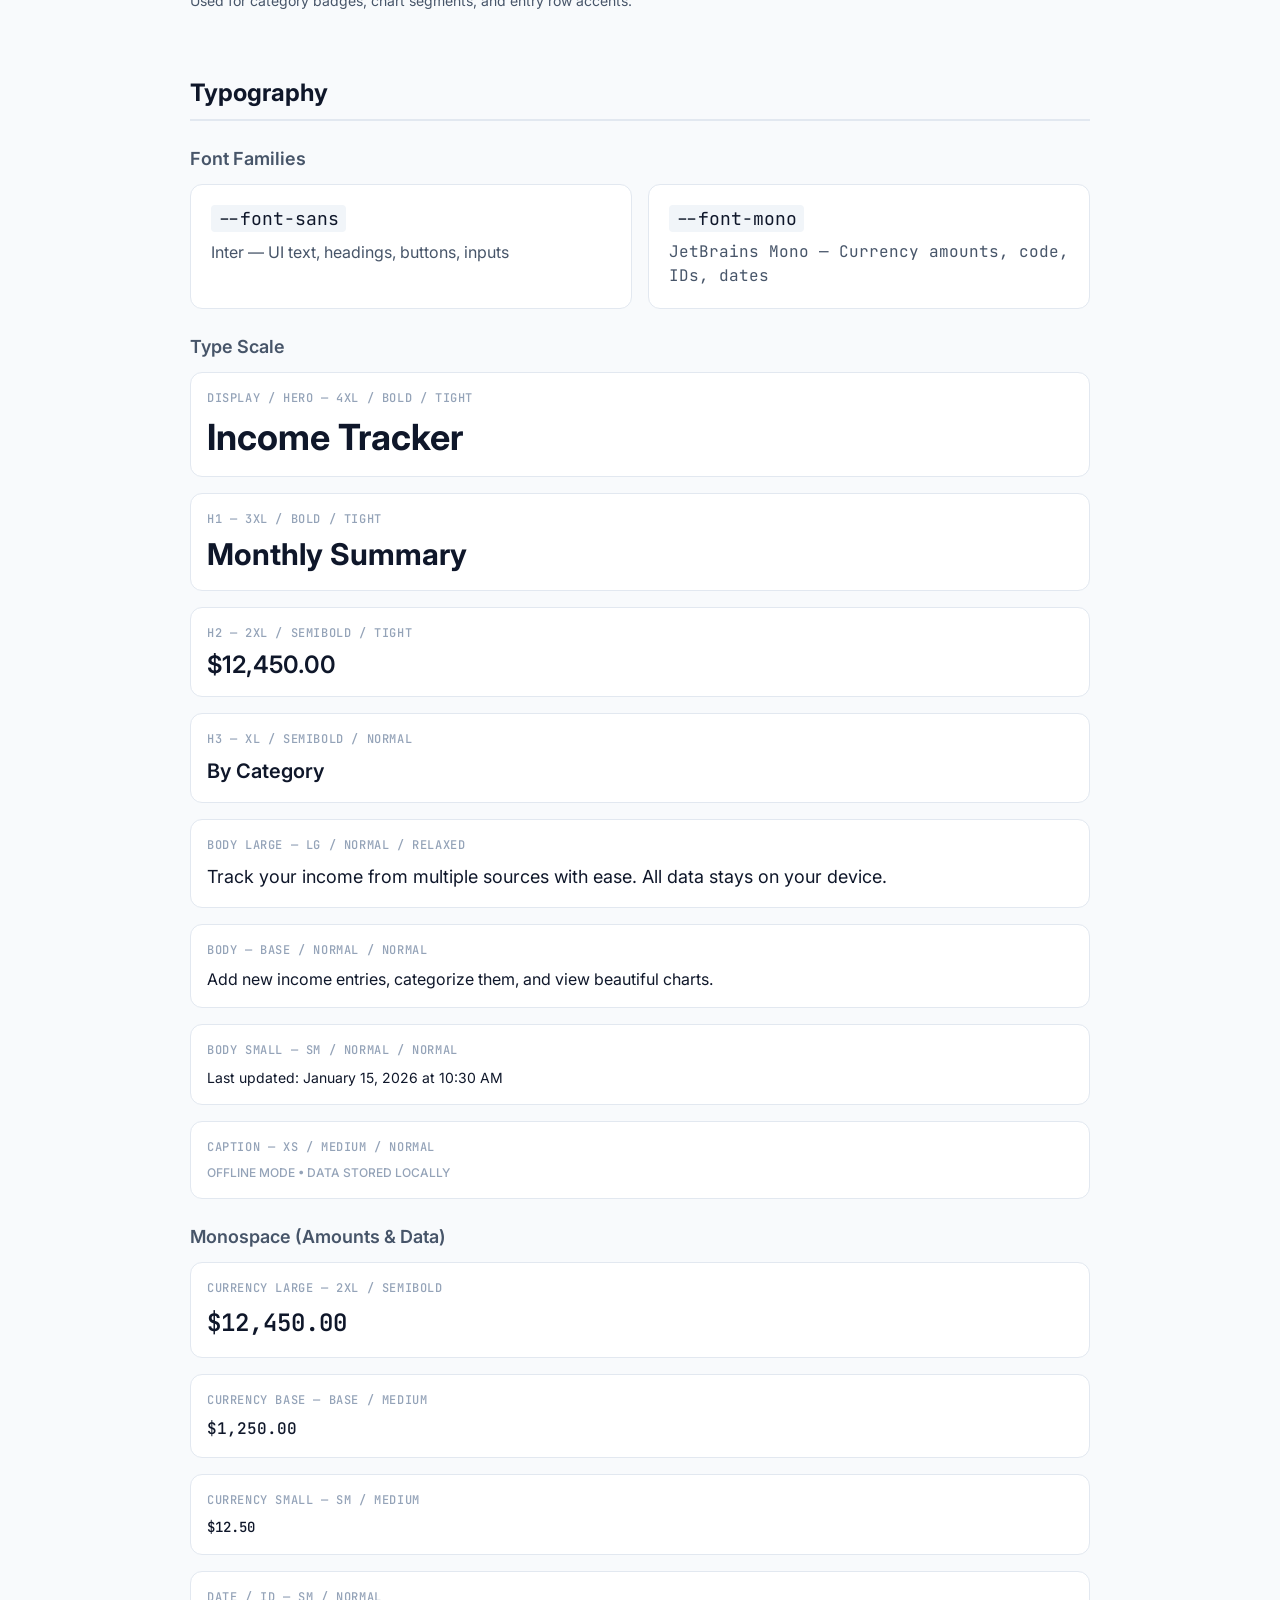
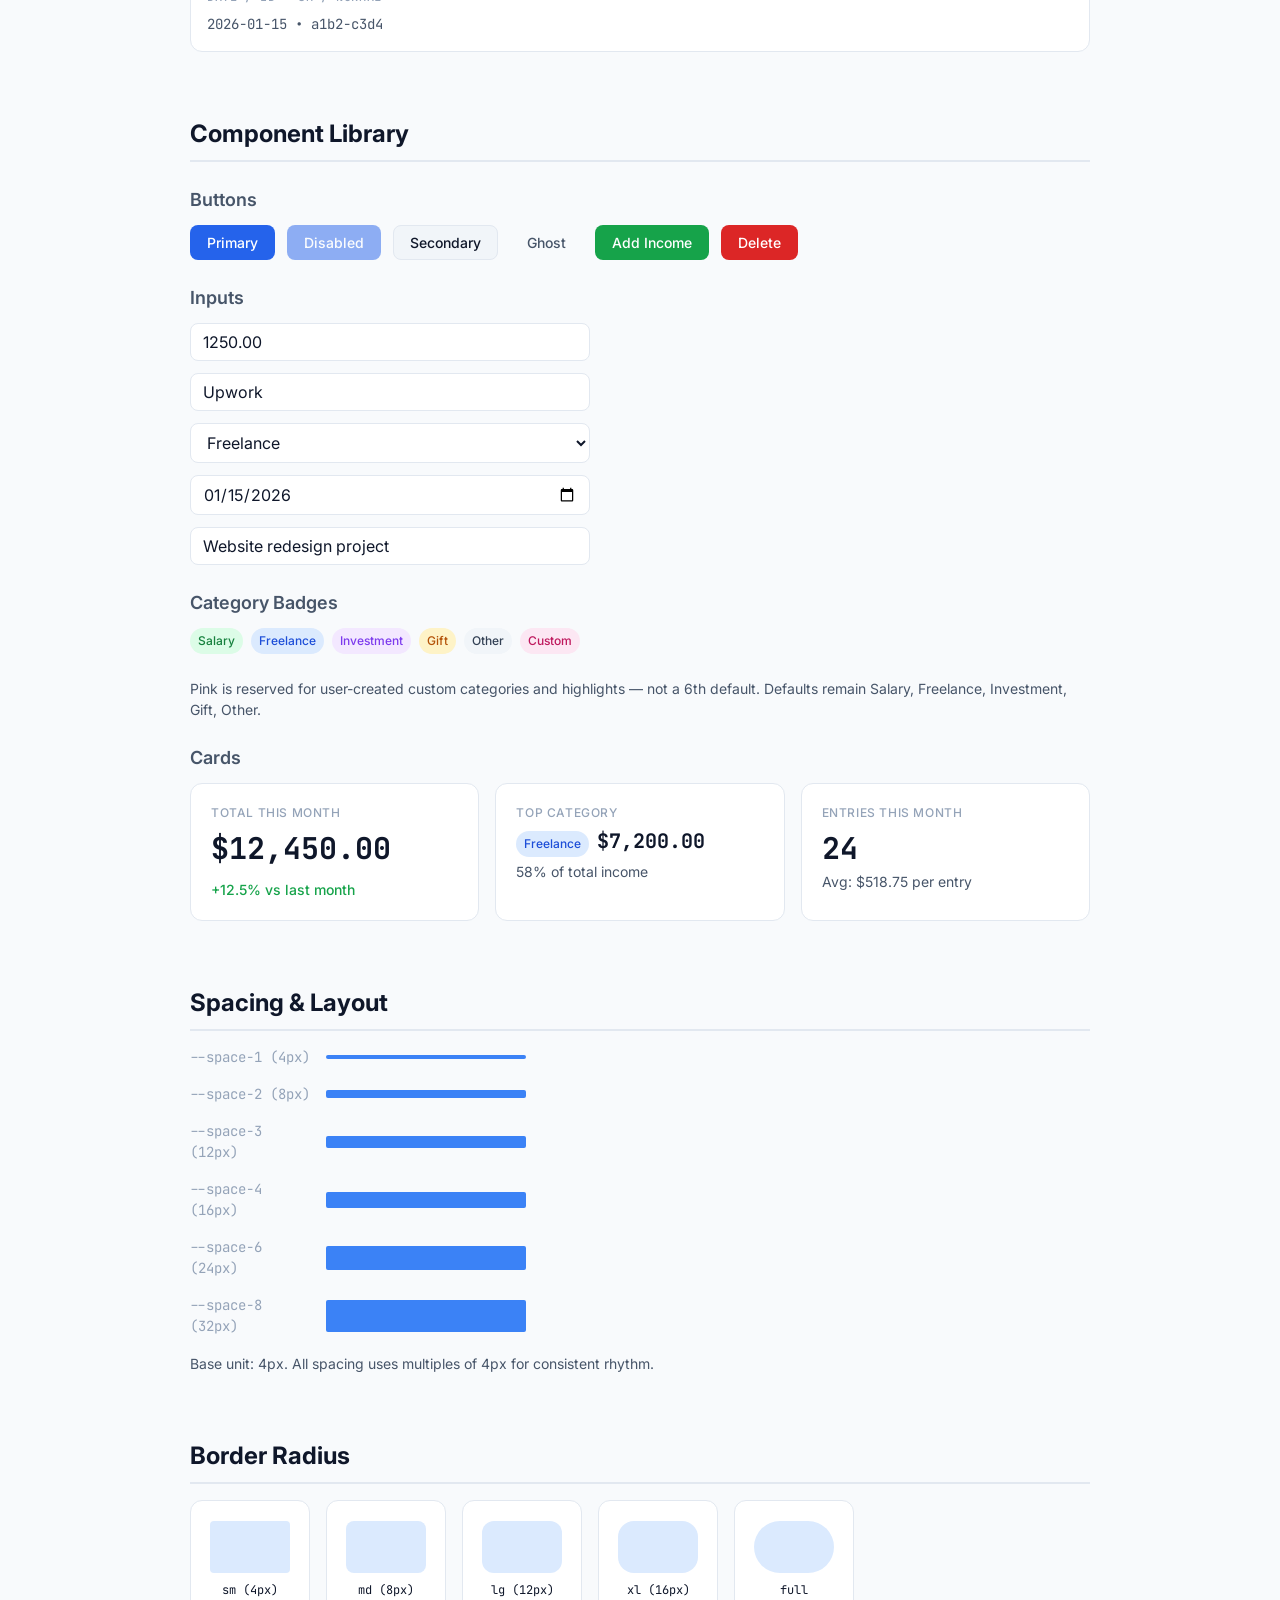
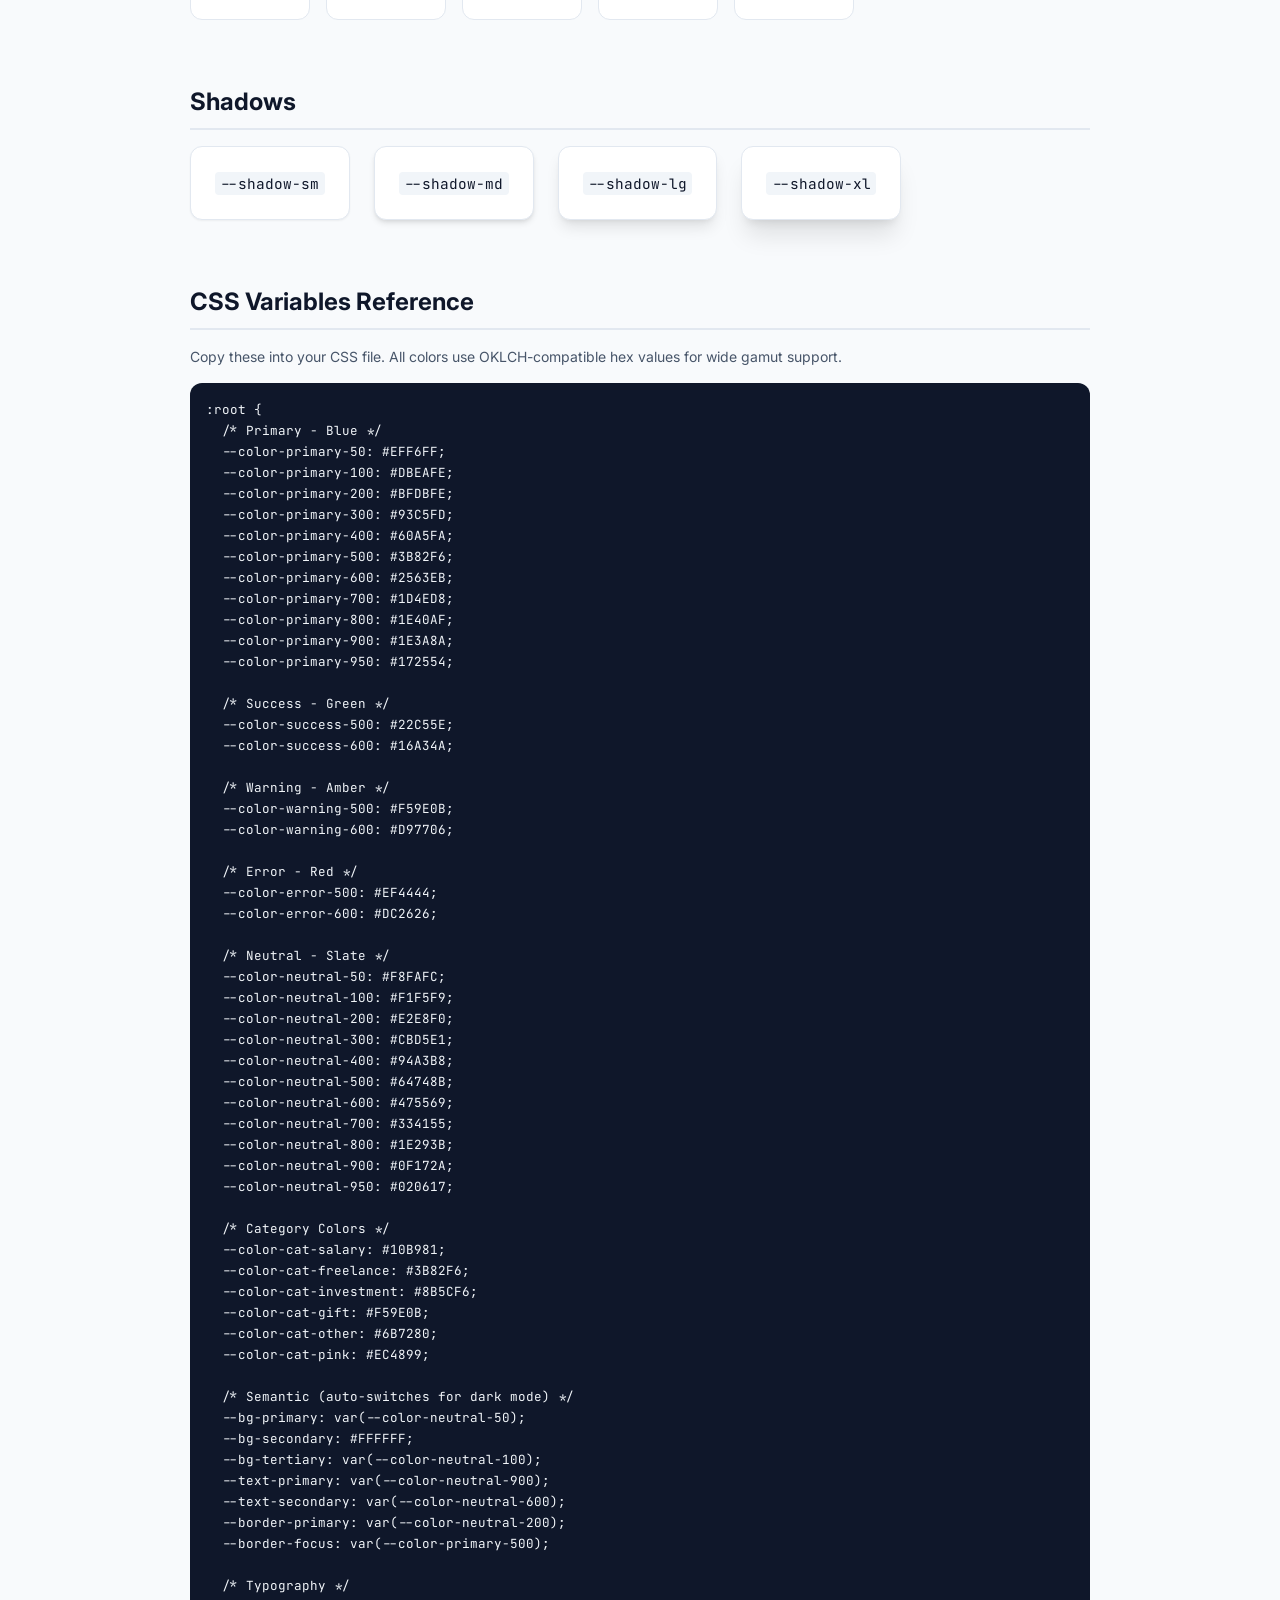
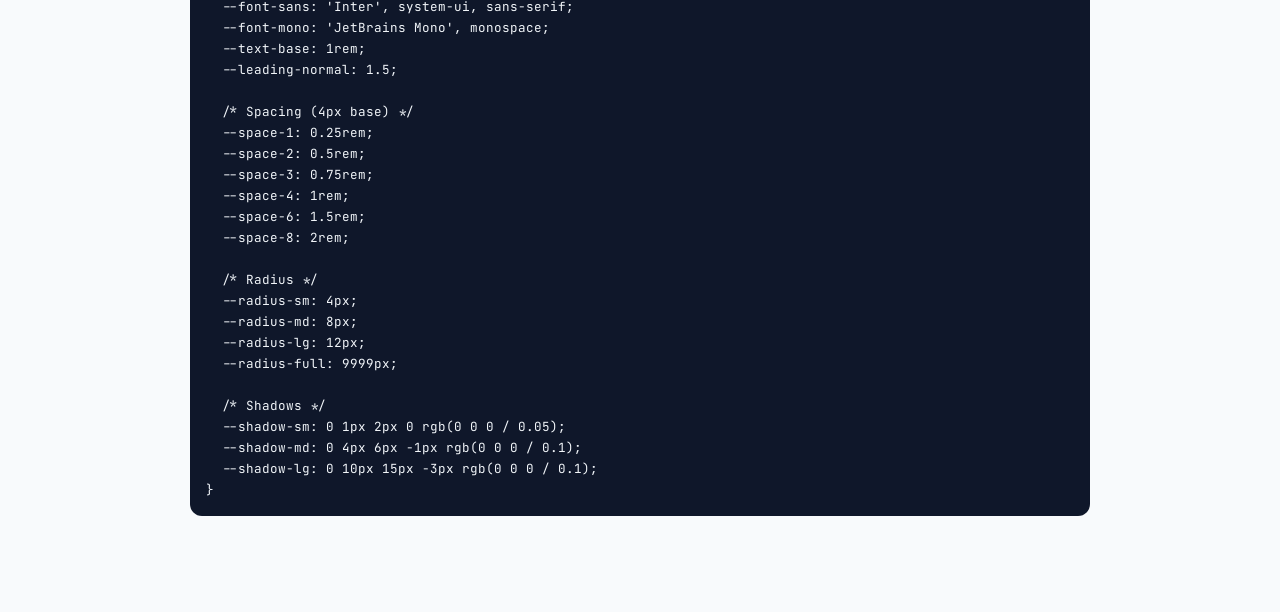
==== commit 6e19dafc: "Phase A: freeze design tokens, fix dark override + missing vars, clarify pink as custom accent, remo" ====
--- a/design.html
+++ b/design.html
@@ -597,7 +597,9 @@
         <span class="badge badge-investment">Investment</span>
         <span class="badge badge-gift">Gift</span>
         <span class="badge badge-other">Other</span>
-      </div>
+        <span class="badge badge-pink">Custom</span>
+      </div>
+      <p style="font-size: var(--text-sm); color: var(--text-secondary); margin-bottom: var(--space-6);">Pink is reserved for user-created custom categories and highlights — not a 6th default. Defaults remain Salary, Freelance, Investment, Gift, Other.</p>
 
       <h3 class="section-subtitle">Cards</h3>
       <div class="component-grid">
